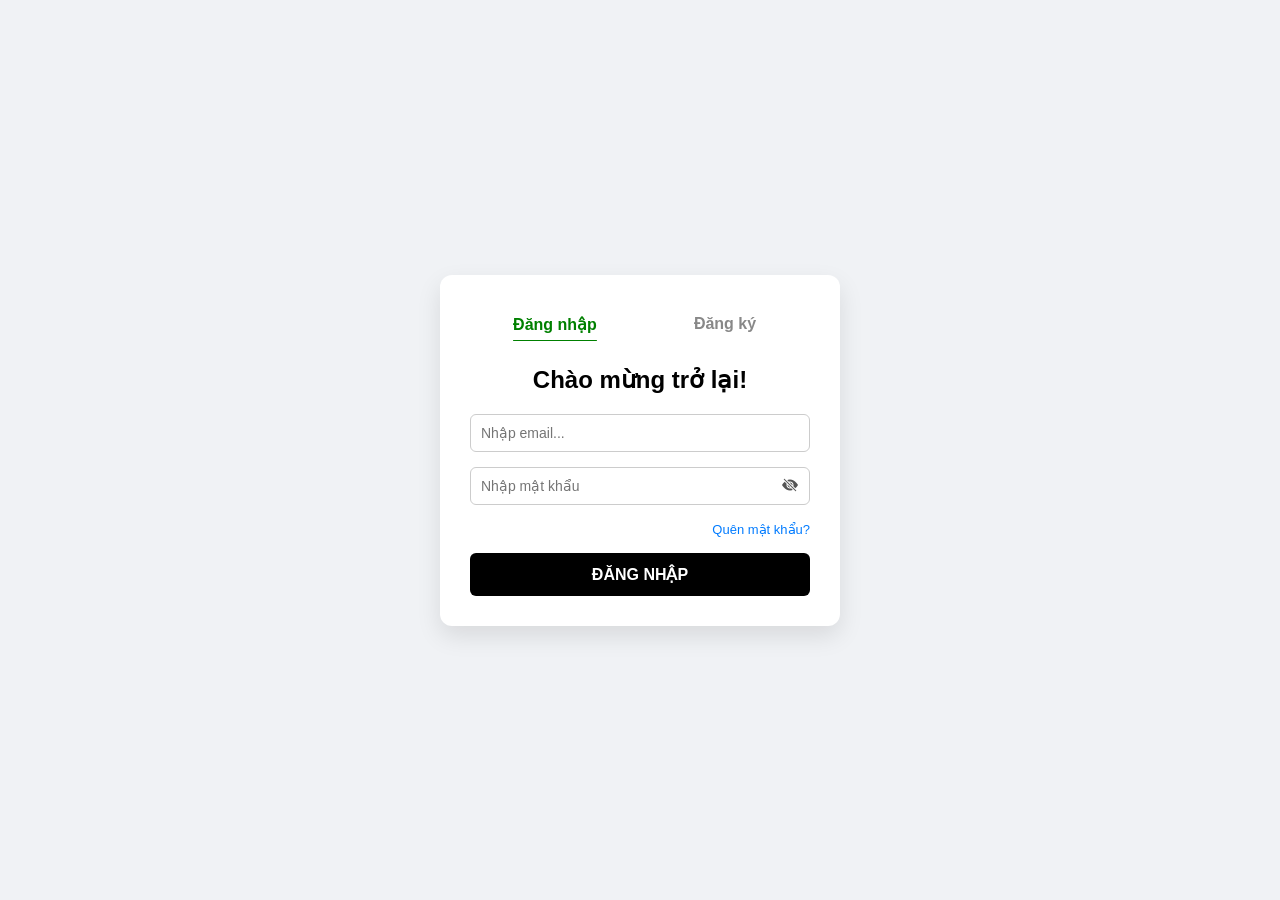
==== index.html @ 1d27e7a2 "update login and product" ====
<!DOCTYPE html>
<html lang="en">
<head>
    <meta charset="UTF-8">
    <meta name="viewport" content="width=device-width, initial-scale=1.0">
    <title>Document</title>
    <link rel="stylesheet" href="../css/login.css">
    <link rel="stylesheet" href="https://cdn.jsdelivr.net/npm/bootstrap-icons@1.11.3/font/bootstrap-icons.min.css">
    <script src="../js/login.js" defer></script>
    <script src="https://cdn.jsdelivr.net/npm/bootstrap@5.3.8/dist/js/bootstrap.bundle.min.js" integrity="sha384-FKyoEForCGlyvwx9Hj09JcYn3nv7wiPVlz7YYwJrWVcXK/BmnVDxM+D2scQbITxI" crossorigin="anonymous"></script>
</head>
<body>
    <div class="auth-container">
        <div class="auth-tabs">
            <button id="login" class="tab-btn active" onclick="switchTab('login')">Đăng nhập</button>
            <button id="register" class="tab-btn" onclick="switchTab('register')">Đăng ký</button>
        </div>

        <form id="login-form" class="auth-form active">
            <h2>Chào mừng trở lại!</h2>
            <div class="input-group">
                <input type="email" placeholder="Nhập email...">
            </div>
            <div class="input-group" style="position: relative;">
                <input type="password" id="pass1" placeholder="Nhập mật khẩu">
                <i id="eye1" class="bi bi-eye-slash-fill" onclick="togglePassword()"></i>
            </div>
            <div class="forgot-pass">
                <a href="#">Quên mật khẩu?</a>
            </div>

            <button id="submit-btn" type="submit" class="submit-btn" onclick="onPage()">
                ĐĂNG NHẬP   
            </button>
            
        </form>

        <form id="register-form" class="auth-form">
            <h2>Tạo tài khoản</h2>
            <div class="input-group">
                <input id="fullname" type="text" placeholder="Nhập họ tên của bạn..." >
                <small id="help-text-name">help text</small>
            </div>
            <div class="input-group">
                <input id="email" type="email" placeholder="Nhập email của bạn">
                <small id="help-text-email">help text</small>
            </div>
            <div class="input-group" style="position: relative;">
                <input type="password" id="pass2" placeholder="Tạo mật khẩu an toàn..."> 
                <small id="help-text-password">help text</small>
                <i id="eye2" class="bi bi-eye-slash-fill" onclick="togglePassword()"></i>
            </div>
            <button type="submit" class="submit-btn">ĐĂNG KÝ MỚI</button>
        </form>
    </div>
    
</body>
</html>
---- css/login.css ----
* {
    box-sizing: border-box;
    margin: 0;
    padding: 0;
    font-family: Arial, sans-serif;
}


body {
    display: flex;
    justify-content: center;
    align-items: center;
    min-height: 100vh;
    background-color: #f0f2f5; 
}


.auth-container {
    background: white;
    width: 400px;
    padding: 30px;
    border-radius: 12px;
    box-shadow: 0 10px 25px rgba(0, 0, 0, 0.1); 
}


.auth-tabs {
    display: flex;
    margin-bottom: 20px;
    border-bottom: 2px solid #ffffff;
}

.tab-btn {
    flex: 1;
    background: none;
    border: none;
    padding: 10px;
    font-size: 16px;
    font-weight: bold;
    color: #888;
    cursor: pointer;
    transition: 0.3s;
}

.tab-btn.active {
    /* color: #000; */
    text-decoration: underline;
    text-underline-offset: 10px;
    color: green;
}

.tab-btn:hover {
    color: #333;
}


.auth-form {
    display: none; 
    animation: fadeIn 0.4s ease-in-out; 
}

.auth-form.active {
    display: block; 
}

@keyframes fadeIn {
    from { opacity: 0; transform: translateY(10px); }
    to { opacity: 1; transform: translateY(0); }
}

.auth-form h2 {
    margin-bottom: 20px;
    text-align: center;
}


.input-group {
    margin-bottom: 15px;
}

.input-group label {
    display: block;
    margin-bottom: 5px;
    font-size: 14px;
    font-weight: bold;
}

.input-group input {
    width: 100%;
    padding: 10px;
    border: 1px solid #ccc;
    border-radius: 6px;
    font-size: 14px;
}

.input-group input:focus {
    outline: none;
    border-color: #000;
}

.forgot-pass {
    text-align: right;
    margin-bottom: 15px;
}

.forgot-pass a {
    font-size: 13px;
    color: #007bff;
    text-decoration: none;
}

.forgot-pass a:hover {
    text-decoration: underline;
}

.submit-btn {
    width: 100%;
    padding: 12px;
    background-color: #000;
    color: white;
    border: none;
    border-radius: 6px;
    font-size: 16px;
    font-weight: bold;
    cursor: pointer;
    transition: 0.3s;
}

.submit-btn:hover {
    background-color: #333;
}

.submit-btn a
{
    text-decoration: none;
    color: white;
}

#eye1 {
    cursor: pointer;
    transition: 0.3s ease;
    color: #555; 
    position: absolute;
    right: 12px;
    top: 50%;
    transform: translateY(-50%);
}

#eye2 {
    cursor: pointer;
    transition: 0.3s ease;
    color: #555; 
    position: absolute;
    right: 12px;
    top: 50%;
    transform: translateY(-50%);
}
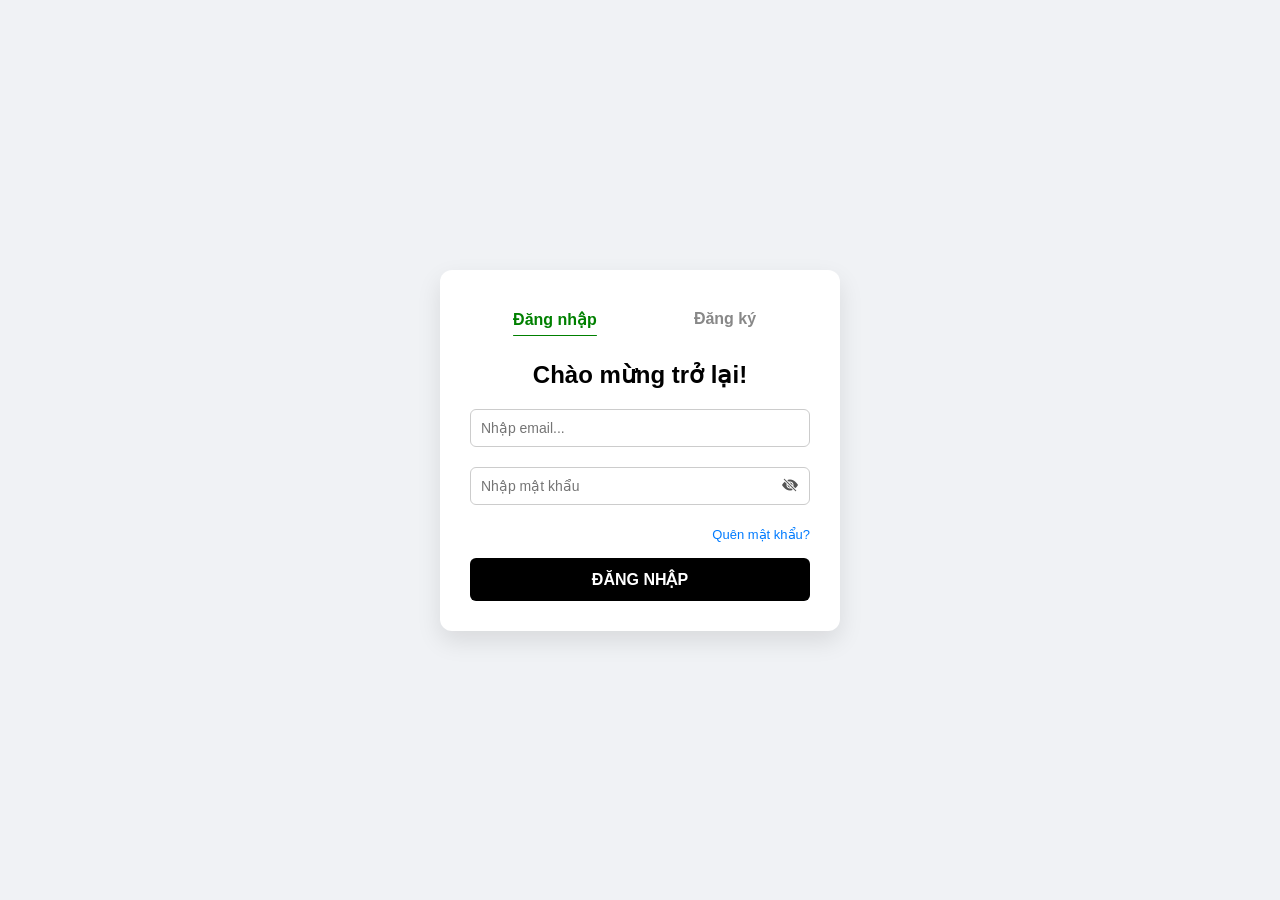
==== commit d08f5a0d: "update login, add regex" ====
--- a/index.html
+++ b/index.html
@@ -3,10 +3,10 @@
 <head>
     <meta charset="UTF-8">
     <meta name="viewport" content="width=device-width, initial-scale=1.0">
-    <title>Document</title>
-    <link rel="stylesheet" href="../css/login.css">
+    <title>Trang Đăng Nhập</title>
+    <link rel="stylesheet" href="css/login.css">
     <link rel="stylesheet" href="https://cdn.jsdelivr.net/npm/bootstrap-icons@1.11.3/font/bootstrap-icons.min.css">
-    <script src="../js/login.js" defer></script>
+    <script src="js/login.js" defer></script>
     <script src="https://cdn.jsdelivr.net/npm/bootstrap@5.3.8/dist/js/bootstrap.bundle.min.js" integrity="sha384-FKyoEForCGlyvwx9Hj09JcYn3nv7wiPVlz7YYwJrWVcXK/BmnVDxM+D2scQbITxI" crossorigin="anonymous"></script>
 </head>
 <body>
@@ -18,10 +18,10 @@
 
         <form id="login-form" class="auth-form active">
             <h2>Chào mừng trở lại!</h2>
-            <div class="input-group">
+            <div class="input-group email">
                 <input type="email" placeholder="Nhập email...">
             </div>
-            <div class="input-group" style="position: relative;">
+            <div class="input-group pass1" style="position: relative;">
                 <input type="password" id="pass1" placeholder="Nhập mật khẩu">
                 <i id="eye1" class="bi bi-eye-slash-fill" onclick="togglePassword()"></i>
             </div>
@@ -29,7 +29,7 @@
                 <a href="#">Quên mật khẩu?</a>
             </div>
 
-            <button id="submit-btn" type="submit" class="submit-btn" onclick="onPage()">
+            <button id="submit-btn" type="button" class="submit-btn" onclick="onPage()">
                 ĐĂNG NHẬP   
             </button>
             
@@ -37,20 +37,24 @@
 
         <form id="register-form" class="auth-form">
             <h2>Tạo tài khoản</h2>
-            <div class="input-group">
+            <div class="input-group full-name">
                 <input id="fullname" type="text" placeholder="Nhập họ tên của bạn..." >
-                <small id="help-text-name">help text</small>
+                <small id="help-text-name"></small>
             </div>
-            <div class="input-group">
+            <div class="input-group email">
                 <input id="email" type="email" placeholder="Nhập email của bạn">
-                <small id="help-text-email">help text</small>
+                <small id="help-text-email"></small>
             </div>
-            <div class="input-group" style="position: relative;">
-                <input type="password" id="pass2" placeholder="Tạo mật khẩu an toàn..."> 
-                <small id="help-text-password">help text</small>
+            <div class="input-group pass" style="position: relative;">
+                <input type="password" id="pass2" placeholder="Tạo mật khẩu an toàn...">
                 <i id="eye2" class="bi bi-eye-slash-fill" onclick="togglePassword()"></i>
             </div>
-            <button type="submit" class="submit-btn">ĐĂNG KÝ MỚI</button>
+            <div class="text-pass">
+                <small id="help-text-pass"></small>
+            </div>
+            
+            <button id="new-register" type="button" class="submit-btn">ĐĂNG KÝ MỚI</button>
+            <small id="help-text-regis"></small>
         </form>
     </div>
     
--- a/css/login.css
+++ b/css/login.css
@@ -75,8 +75,20 @@
 }
 
 
-.input-group {
+/* .input-group {
     margin-bottom: 15px;
+} */
+
+.text-pass
+{
+    margin-bottom: 20px;
+}
+
+.email,
+.full-name,
+.pass1
+{
+    margin-bottom: 20px;
 }
 
 .input-group label {
